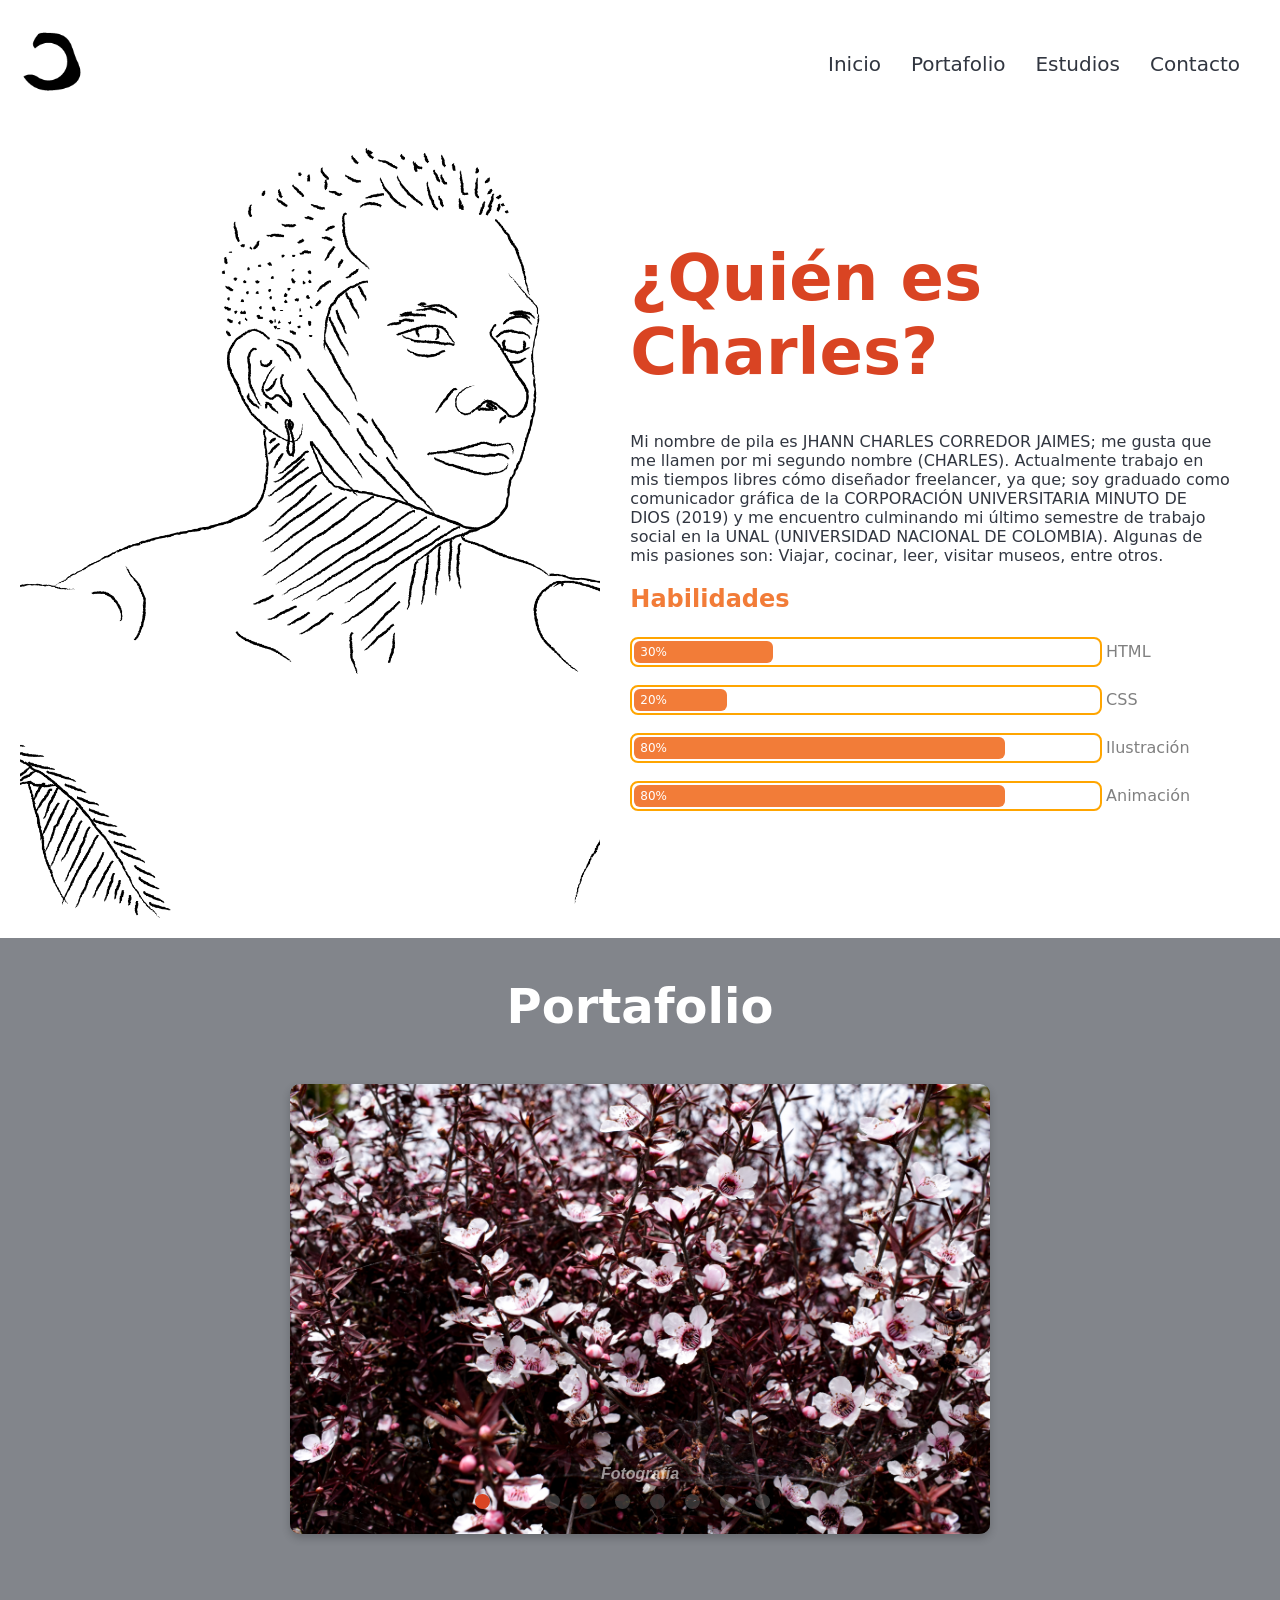
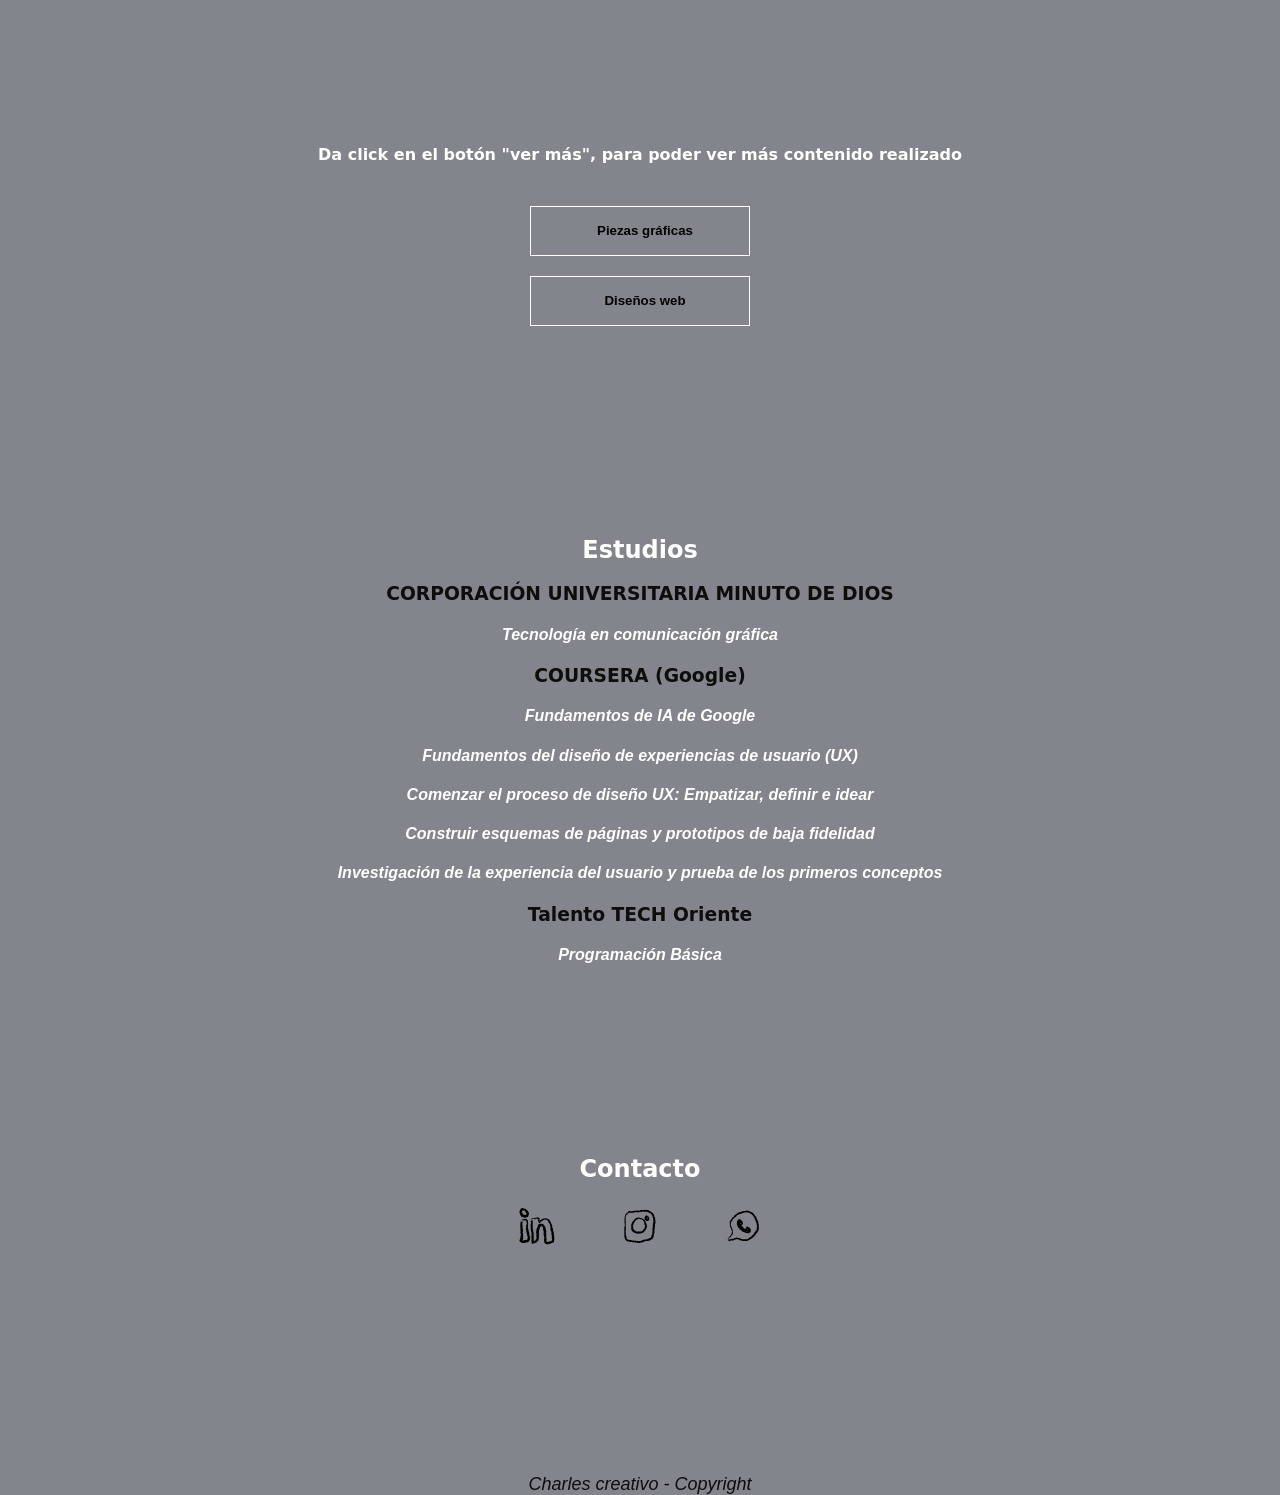
==== index.html @ 6f82a540 "Add files via upload" ====
<!DOCTYPE html>
<html lang="es">
<head>
   <meta charset="UTF-8">
   <meta name="viewport" content="width=device-width, initial-scale=1.0">
   <title>Charles</title>
   <link rel="icon" type="image/png" href="log icon.png">
   <link rel="stylesheet" href="styles.css">
   <link rel="stylesheet" href="JavaScript.js">

</head>

<body>

   <header class="header">
      <input type="checkbox" class="header__checkbox"  id="open-menu">
      <label for="open-menu" class="header__open-nav-button" role="button">=
      </label>
      <div class="header__logo-container">
         <img class="header__logo" src="log icon.png">
      </div>

      <nav class="header__nav">
         <ul class="header__nav-list">
            <li class="header__nav-item"> <a href="#profile">Inicio</a></li>
            <li class="header__nav-item"><a href="#portfolio">Portafolio</a></li>
            <li class="header__nav-item"> <a href="#estudios">Estudios</a></li>
            <li class="header__nav-item"> <a href="#contacto">Contacto</a></li>
         </ul>
      </nav>

   </header>

   <main class="profile" id="profile">

      <div class="profile__wrapper">
         <div class="profile__img-container">
            <img src="charles.png" class="profile__img">
         </div>
         <div class="profile__data-container">
            <div class="profile__data">
               <div class="profile__description">
                  <h1> ¿Quién es Charles?</h1>
                  <p>Mi nombre de pila es JHANN CHARLES CORREDOR
                     JAIMES; me gusta que me llamen por mi segundo nombre (CHARLES). Actualmente trabajo en mis tiempos libres cómo diseñador freelancer, ya que; soy graduado como comunicador gráfica de la CORPORACIÓN UNIVERSITARIA MINUTO DE DIOS (2019) y me encuentro culminando mi último semestre de trabajo social en la UNAL (UNIVERSIDAD NACIONAL DE COLOMBIA). Algunas de mis pasiones son: Viajar, cocinar, leer, visitar museos, entre otros.</p>
               </div>
               <div class="profile__skills-container">
                  <h2>Habilidades</h2>
                  <ul>
                     <li class="profile__skill"> 
                        <div class="loard-bar">
                           <div class="loard-bar__bar bar--30">30%</div>
                        </div>
                        <span class="profile__skill-name">HTML</span>
                     </li>

                     <li class="profile__skill"> 
                        <div class="loard-bar">
                           <div class="loard-bar__bar bar--20">20%</div>
                        </div>
                        <span class="profile__skill-name">CSS</span>
                     </li>

                     <li class="profile__skill"> 
                        <div class="loard-bar">
                           <div class="loard-bar__bar bar--80">80%</div>
                        </div>
                        <span class="profile__skill-name">Ilustración</span>
                     </li>

                     <li class="profile__skill"> 
                        <div class="loard-bar">
                           <div class="loard-bar__bar bar--80">80%</div>
                        </div>
                        <span class="profile__skill-name">Animación</span>
                     </li>


                  </ul>
               </div>
            </div>
         </div>
      </div>

   </main>

   <section class="portfolio" id="portfolio">
      <h2 class="portfolio__title">Portafolio</h2>
<!--contenedor de portafolio//-->
<div class="slider">
   <!-- Radio buttons -->
   <input type="radio" name="slider" id="slide1" checked>
   <input type="radio" name="slider" id="slide2">
   <input type="radio" name="slider" id="slide3">
   <input type="radio" name="slider" id="slide4">
   <input type="radio" name="slider" id="slide5">
   <input type="radio" name="slider" id="slide6">
   <input type="radio" name="slider" id="slide7">
   <input type="radio" name="slider" id="slide8">
   <input type="radio" name="slider" id="slide9">
   <input type="radio" name="slider" id="slide10">
   
   <!-- Contenedor de imágenes -->
   <div class="slides">
      <div class="slide"><div class="decripciones-fotografia"> <h4>Fotografía</h4></div><img src="DSC_0036.jpg" alt="Imagen 1"></div>
      <div class="slide"><img src="DSC_0237.jpg" alt="Imagen 2"></div>
      <div class="slide"><img src="IMG_0029.jpg" alt="Imagen 3"></div>
      <div class="slide"><div class="decripciones-fotografia"> <h4>Ilustración Digital</h4></div><img src="Plantilla-de--título.png" alt="Imagen 4"></div>
      <div class="slide"><img src="FB_IMG_1729639243649.jpg" alt="Imagen 5"></div>
     
      <div class="slide"><img src="instagram-charles-.png" alt="Imagen 6"></div>
      <div class="slide"><div class="decripciones-fotografia"><h4>Ilustración análoga</h4></div><img src="FB_IMG_1729639287839.jpg" alt="Imagen 7"></div>
      <div class="slide"><img src="FB_IMG_1729639258494.jpg" alt="Imagen 8"></div>
      <div class="slide"><div class="decripciones-fotografia"><h4>Flayers</h4></div><img src="08-de-Marzo-2022.png" alt="Imagen 9"></div>
      <div class="slide"><img src="Póster-Desarrollo-.png" alt="Imagen 10"></div>

   </div>
   
   <!-- Botones manuales -->
   <div class="controls">
      <label for="slide1"></label>
      <label for="slide2"></label>
      <label for="slide3"></label>
      <label for="slide4"></label>
      <label for="slide5"></label>
      <label for="slide6"></label>
      <label for="slide7"></label>
      <label for="slide8"></label>
      <label for="slide9"></label>
      <label for="slide10"></label>
   </div>
</div>
</section>

<section class="contenido_adicional">

   <h4>Da click en el botón "ver más", para poder ver más contenido realizado</h4>

   <div class="contenido_1">
   <a href="https://drive.google.com/drive/folders/1bWrskqTu3G2ACo0TOC94xWgyFoydlHJJ?usp=sharing" target="_blank">
      <button class="btn__ver"><img src="" class="ver_mas"><h5>Piezas gráficas</h5></button>
   </a>
   </div>
   <div class="contenido_2">
      <a href="complemento.html" target="_blank">
         <button class="btn__ver"><img src="" class="ver_mas"><h5>Diseños web</h5></button>
      </a>
      </div>
</section>

   <section class="estudios" id="estudios">
      <div class="estudios__es">
      <h2 class="form__title"> Estudios</h2>
      
      <h3> CORPORACIÓN UNIVERSITARIA MINUTO DE DIOS </h3>
      <h4> Tecnología en comunicación gráfica</h4>
      <h3> COURSERA (Google) </h3>
      <h4>Fundamentos de IA  de Google</h4>
      <h4>Fundamentos del diseño de experiencias de usuario (UX)</h4>
      <h4>Comenzar el proceso de diseño UX: Empatizar, definir e idear</h4>
      <h4>Construir esquemas de páginas y prototipos de baja fidelidad</h4>
      <h4>Investigación de la experiencia del usuario y prueba de los primeros conceptos</h4>
      <h3>Talento TECH Oriente</h3>
      <h4>Programación Básica</h4>
   </div>
   </section>

   <div class="form" id="contacto">
      <h2>Contacto</h2>
      <div class="form__input-container">
         <a href="https://www.linkedin.com/in/charles-co27/" target="_blank">
            <button class="btn"><img src="Asset 6@100x.png" class="imagenes_botones"></button>
         </a>
         <a href="https://www.instagram.com/charlescreativo/" target="_blank">
            <button class="btn"><img src="Asset 7@100x.png" class="imagenes_botones"></button>
         </a>
         <a href="https://wa.me/qr/DD64USS7RJG4G1" target="_blank">
            <button class="btn"><img src="Asset 8@100x.png" class="imagenes_botones"></button>
         </a>
      </div>
      
   <footer>Charles creativo - Copyright</footer>
</body>
</html>
---- styles.css ----
* {
   box-sizing: border-box;
   scroll-behavior: smooth;
}

body { 
   margin: 0;
   font-family: system-ui, -apple-system, BlinkMacSystemFont, 'Segoe UI', Roboto, Oxygen, Ubuntu, Cantarell, 'Open Sans', 'Helvetica Neue', sans-serif;
   background-color: #3136409a;
   color: rgb(255, 255, 255);
      --oscurocla--color:#313640;
      --naranja--color: #F27C38;
      --Fuertena--color: #D94423;
      --blanco-color: #F2F2F2;
      --negro--color: #0D0D0D;
   background-image: url(Fondo.jpg);
   background-size: cover; /* Ajusta la imagen para cubrir toda la pantalla */
   background-position: center; /* Centra la imagen */
   background-repeat: no-repeat; /* Evita que la imagen se repita */
   background-attachment: fixed; /* Mantiene el fondo estático */

}

body, div, ul, nav, header, footer, a, li, label { 
   margin: 0;
   padding: 0;
} 


header { 
   background-color: var(--oscurocla--color);
   display: flex;
}

/*---- header section ----*/

.header { 
   background-color: var(--oscurocla--color);
   display: flex;
   justify-content: space-between;
   align-items: center;
   position: relative;
   z-index: 10;
   text-align: center;
   font-size: 20px;
   color: var(--oscurocla--color);
}

.header__open-nav-button { 
   font-size: 3rem;
   font-weight: 400px;
   position: absolute;
   right: 10px;
}

.header__checkbox { 
   display: none;
}

.header__nav { 
   display: none;
   background-color: #ffffff85;
   position: absolute;
   height: 100vh;
   width: 100vw;
   top: 0;
   z-index: -1;
}

.header__nav-list { 
   display: flex;
   flex-direction: column;
   height: 40vh;
   margin: auto;
   justify-content: space-evenly;
}

.header__checkbox:checked ~ .header__nav {
   display: flex;
}

.header__logo { 
   max-width: 100%;
   width: 64px;
   margin: 10px 20px;
}

.header__nav-item {
   list-style: none;
}

.header__nav-item a {
   color: inherit;
   text-decoration: none; 
}

.header__nav-item :is(:hover,:active) {
   text-decoration: none;
   font-style: italic;
   color: var(--naranja--color);
}


/*---- HEADER queries ----*/

@media screen and (min-width: 600px) {

   .header {
      padding: 20px 0px;
      animation: header-movement both;
      animation-timeline: scroll();
      position: sticky;
      top: 0;
      animation-range: 10px 100px;
   }

   .header__nav {
      display: block;
      position: static;
      height: auto;
      width: auto;
      justify-content: space-between;
      background-color: initial;
   }
   
   .header__nav-list { 
      flex-direction: row;
      height: auto;
      width: auto;
      gap: 30px;
      margin-right: 40px;
   }

   .header__open-nav-button {
      display: none;
   }

}




/*---- HEADER ends ----*/



/*---- PERFIL ----*/

.profile {
   container-name: profile;
   container-type: inline-size;
   animation: aparecer 2.4s -.6s both; 
   background-color: #fff;
}

.profile__wrapper {
   flex-direction: column;
   display: flex;
   justify-content: center;
}

.profile__data-container {
   padding: 30px;
}

.profile__img-container {
   overflow: hidden;
}

.profile__img {
   max-width: 90%; /* Mantiene la proporción */
   max-width: 600px; /* Evita que crezca demasiado en pantallas grandes */
   display: block; /* Evita espacios no deseados */
   margin: 0 auto; /* Centra la imagen */
}

h1{
   color: var(--Fuertena--color);
}

p{
   color: var(--oscurocla--color);
}

.profile__skills-container h2 {
   color: var(--naranja--color)
}

.profile__skill { 
   list-style: none;
   display: flex;
   margin: 10px;
   max-width: 600px;
   margin-left: 0;
   align-items: center;
}

.loard-bar {
   border: 2px solid orange;
   border-radius: 8px;
   color:#fff;
   padding: 2px;
   font-size: 12px;
   width: 80%;
   margin: 4px;
   margin-left: 0;
}

.profile__skill-name {
   color: gray;

}

.loard-bar__bar {
   background-color: var(--naranja--color);
   border-radius: 6px;
   padding: 4px 6px;
}

.bar--30 {
   width: 30%;
}
.bar--20 {
   width: 20%;
}

.bar--80 {
   width: 80%;
}

.bar--80 {
   width: 80%;
}

.bar--80 {
   width: 80%;
}

/*-------- Perfil QUERIES --------*/

@container profile (min-width:720px){
   .profile__wrapper {
      flex-direction: row;
      padding: 20px;
      height: 90vh;
      margin: auto;
   }

   .profile__data-container { 
      display: flex;
      align-items: center;
   }

   h1 {
      margin-top: 0;
      font-size: 4rem;
      text-wrap: balance;
   }

   h4 {
      font-family: Arial, Helvetica, sans-serif;
      font-style: italic;
   }

   .profile__data {
      max-width: 620px;
   }

   .profile__img-container {
      max-height: initial;
   }

   .profile__img {
      height: 100%;
      object-fit: cover;
      width: 620px;
      border-radius: 25px 0px 0px 25px;
   }

}

/*-------- Perfil ENDS --------*/


/*-------- Portfolio section --------*/
.portfolio {
   display: flex;
   flex-direction: column;
   text-align: center;
   container-name: portfolio;
   container-type: inline-size;
   justify-content: space-evenly;
   box-shadow: none;
   margin-bottom: 150px;
}

.portfolio__title {
   font-size: 3rem;
   margin-bottom: 0;
   margin-bottom: 50px;
}


.portfolio__project-container {
   display: grid;
   grid-template-columns: 1fr;
   margin: auto;
   gap: 12px;
   padding: 12px;
   min-height: 80vh;
}



/*-------- Portfolio ENDS --------*/


/*-------- Contact SECTION --------*/

.form {
   display: flex;
   flex-direction: column;
   justify-content: center; /* Centra verticalmente */
   align-items: center; /* Centra horizontalmente */
   min-height: 40vh; /* Ajusta la altura mínima */
   text-align: center;
}

.form__input-container {
   display: grid;
   grid-template-columns: 1fr 1fr 1fr; /* Divide en dos columnas */
   gap: 10px; /* Espacio entre elementos */
   max-width: 300px; /* Define el ancho máximo */
   width: 100%; /* Asegura que el contenedor ocupe el espacio disponible */
   margin: auto; /* Centra horizontalmente */
   justify-content: center; /* Asegura que el contenido esté alineado al centro */
   margin-top: 0px;
}



footer {
   display: flex;
   align-items: center;
   text-align: center;
   color: #0D0D0D;
   font-size: 18px;
   font-family: Arial, Helvetica, sans-serif;
   font-style: italic;
   gap: 250px;
}
   





/*-------- Container fin --------*/

/*------ ESTUDIOS -------*/
.estudios {
   color: #fff;
   display: flex;
   flex-direction: column;
   text-align: center;
   justify-content: space-evenly;
}

.estudios h4 {
   font-family: Arial, Helvetica, sans-serif;
   font-style: italic;
}

.estudios h3 {
   color: var(--negro--color);
}

.estudios__es {
   align-items: center;
}

/*-------- Footer SECTION --------*/




/*---- ANIMACIONES ----*/

/*---- HEADER animación ----*/


@keyframes header-movement {

   from {
      padding: 20px 0px;
      background-color: #fff;

   }
   
   to {
      padding: 0;
      background-color: #10163266;
      color: #fff;
   }
}


@keyframes aparecer {

   from {
      opacity: 0;
   }
   
   to {
      opacity: 1;
   }
}


/*---- Slader----*/

/* Estilos generales */
.slider {
   position: relative;
   width: 100%;
   max-width: 700px;
   height: 450px;
   margin: auto;
   overflow: hidden;
   border-radius: 10px;
   box-shadow: 0 4px 8px rgba(0, 0, 0, 0.2);
   background-color: #0d0d0d98;
}

/* Contenedor de imágenes */
.slides {
   display: flex;
   width: auto;
   height: 100%;
   transition: transform 0.5s ease-in-out;
   object-fit: contain;
   align-items: center;
}

.slide {
   flex: 1;
   min-width: 100%;
   display: flex;
   justify-content: center;
   align-items: center;
}

.slide img {
   width: 100%;
   height: auto;
   object-fit: contain;
}

/* Radio buttons ocultos */
input[type="radio"] {
   display: none;
}

/* Mover el slider según el radio seleccionado */
#slide1:checked ~ .slides { transform: translateX(0); }
#slide2:checked ~ .slides { transform: translateX(-100%); }
#slide3:checked ~ .slides { transform: translateX(-200%); }
#slide4:checked ~ .slides { transform: translateX(-300%); }
#slide5:checked ~ .slides { transform: translateX(-400%); }
#slide6:checked ~ .slides { transform: translateX(-500%); }
#slide7:checked ~ .slides { transform: translateX(-600%); }
#slide8:checked ~ .slides { transform: translateX(-700%); }
#slide9:checked ~ .slides { transform: translateX(-800%); }
#slide10:checked ~ .slides { transform: translateX(-900%); }


/* Controles del slider */
.controls {
   position: absolute;
   bottom: 20px; 
   left: 50%;
   transform: translateX(-50%);
   display: flex;
   gap: 10px;
}

.controls label {
   display: inline-block;
   width: 15px;
   height: 15px;
   background: rgba(245, 245, 245, 0.212);
   border-radius: 50%;
   margin: 5px;
   cursor: pointer;
   transition: background 0.5s;
}

/* Color activo */
#slide1:checked ~ .controls label[for="slide1"],
#slide2:checked ~ .controls label[for="slide2"],
#slide3:checked ~ .controls label[for="slide3"],
#slide4:checked ~ .controls label[for="slide4"],
#slide5:checked ~ .controls label[for="slide5"],
#slide6:checked ~ .controls label[for="slide6"],
#slide7:checked ~ .controls label[for="slide7"],
#slide8:checked ~ .controls label[for="slide8"],
#slide9:checked ~ .controls label[for="slide9"],
#slide10:checked ~ .controls label[for="slide10"] {
   background: var(--Fuertena--color);
}

@media (max-width: 1024px) { /* Tablets */
   .slider {
       height: 400px; /* Reducir altura */
   }
}

/* Ajustes responsivos */
@media (max-width: 768px) {
   .slider {
      width: 350px;
      height: 200px;
   }

   .controls {
      bottom: 10px;
   }

   .controls label {
      width: 12px;
      height: 12px;
   }
}

.decripciones-fotografia {
   position: absolute;
   bottom: 30px; 
   transform: translatey(-820%), translateZ(-450%);
   display: flex;
   color: #ffffff8e;
   font-family: Arial, Helvetica, sans-serif;
   font-style: italic;
}


@keyframes aparecer {
   from {
      opacity: 0;
      transform: translateY(50px);
   }
   to {
      opacity: 1;
      transform: translateY(0);
   }
}

/* Animación a cada sección */
.profile, .portfolio, .form, .estudios, .contenido_adicional {
   animation: aparecer both;
   animation-timeline: view();
   animation-range: cover 20% contain 40%;
}

section {
   margin-bottom: 150px;
}

.btn {
   max-width: 50px;
   height: 50px;
   background-color: transparent;
   border: none;
   border-radius: 5px;
}

.form__input-container input[type="submit"]:focus {
   outline: none;
   box-shadow: none; /* Evita resplandor al hacer clic */
}

.btn:hover {
background-color: #313640cf;
border-radius: 25px;
}
.btn__ver {
max-width: 400px;
height: 50px;
background-color: #F27C38;
}

.btn__ver:hover {
   background-color: #f27c38a3;
   border-radius: none;
}

.contenido_adicional {
   display: flex;
   flex-direction: column; /* Organiza los elementos en columna */
   justify-content: center;
   align-items: center;
   text-align: center;
   gap: 20px; /* Espaciado entre filas */
   padding: 40px 20px;
}

.contenido_1, .contenido_2 {
   display: flex;
   flex-direction: column;
   align-items: center;
   gap: 15px; /* Espacio entre botones */
}

.btn__ver {
   background-color: inherit;
   padding: 10px 20px;
   border:  1px solid white;
   font-size: 16px;
   transition: background 0.3s ease-in-out;
   display: flex;
   align-items: center;
   justify-content: center;
   width: 220px; /* Tamaño fijo para alineación */
   gap: 10px;
}



.btn__ver:hover {
   background-color: #f27c38b7;
   font-style: italic;
   color: #fff;
}

a {
   text-decoration: none; 
}
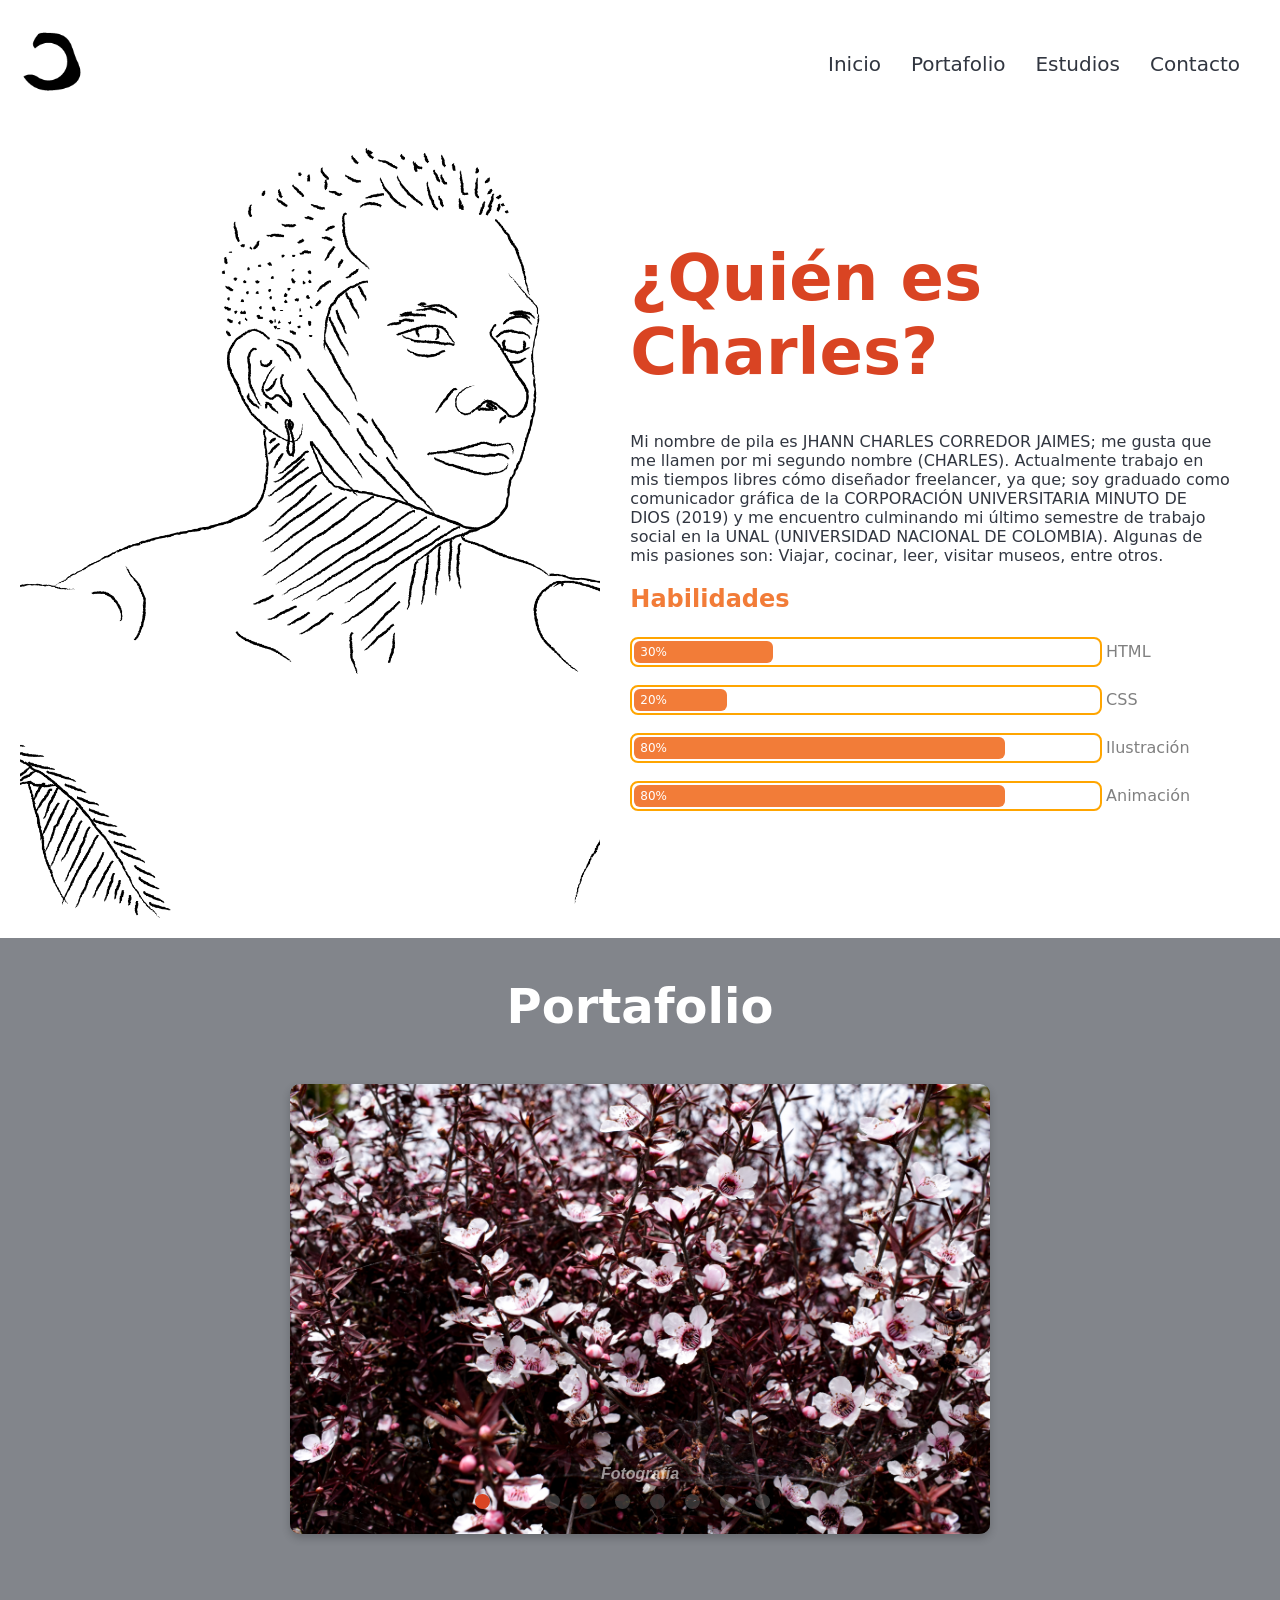
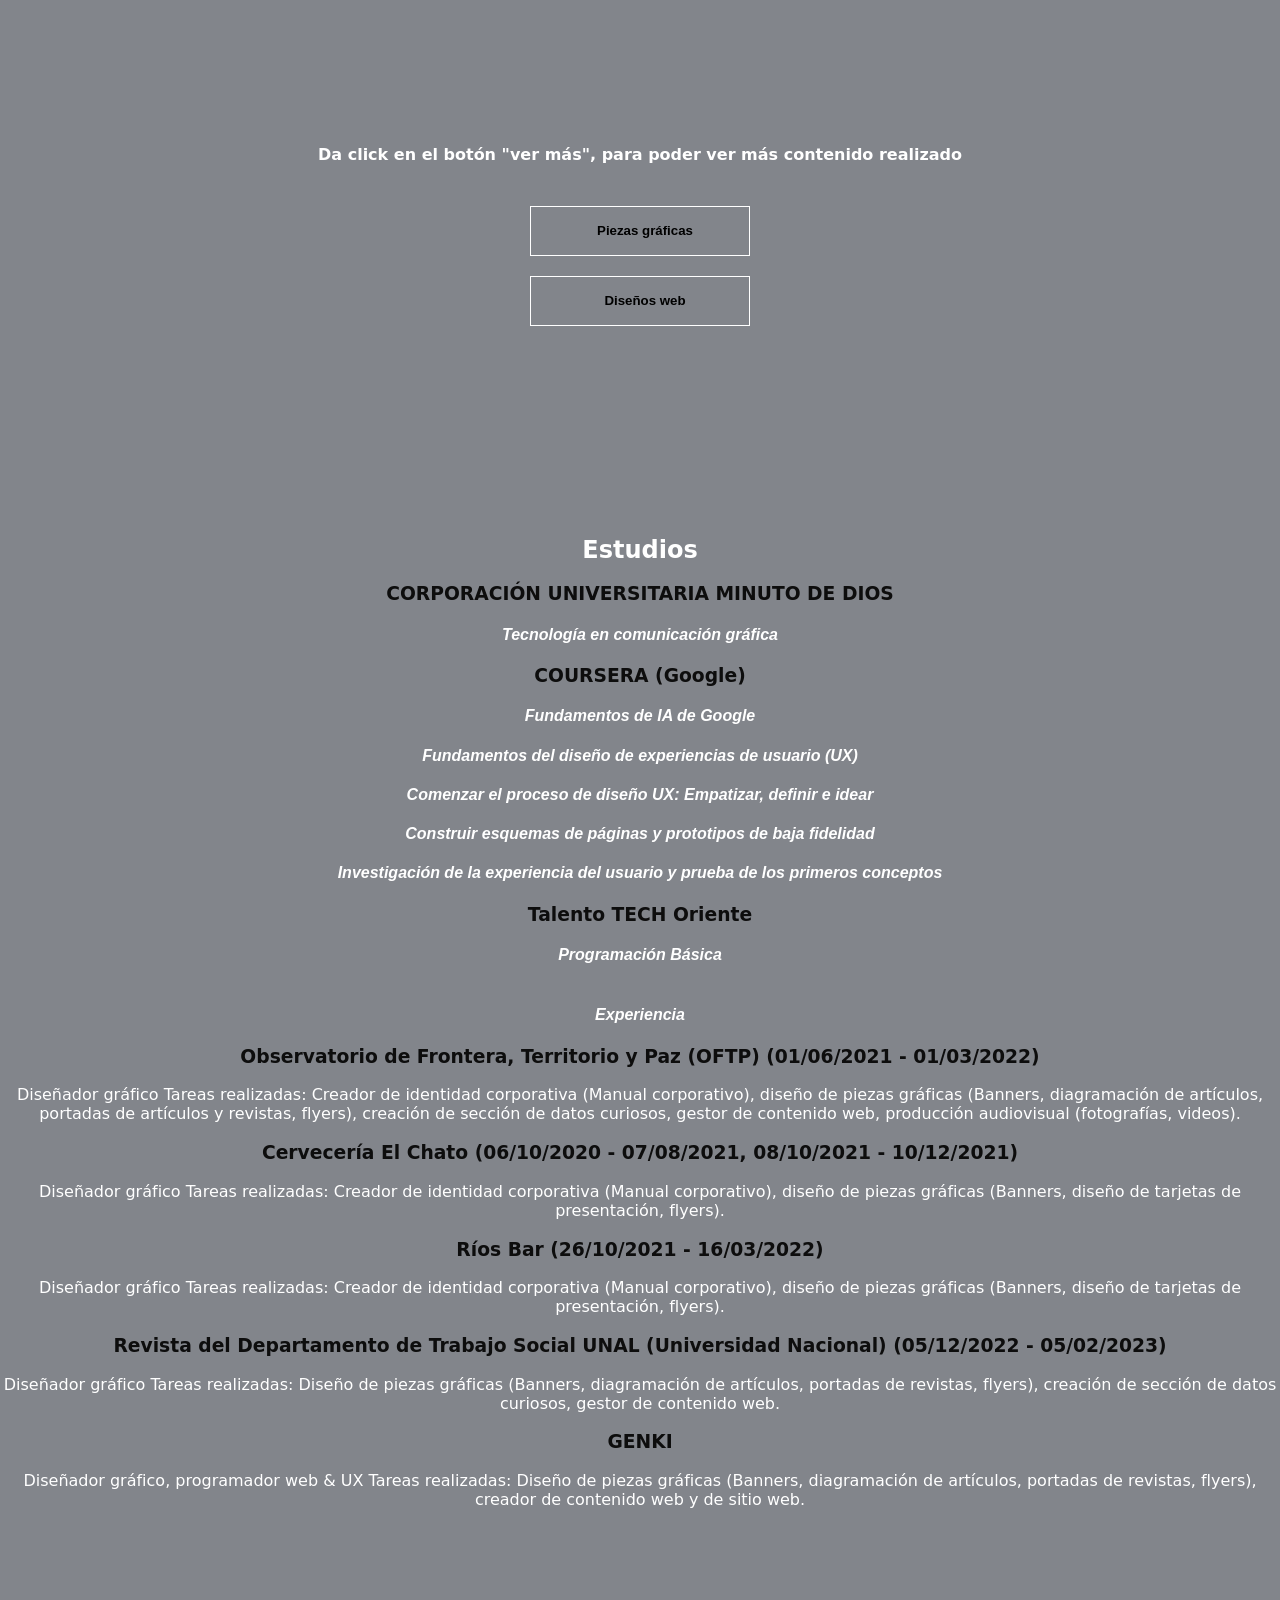
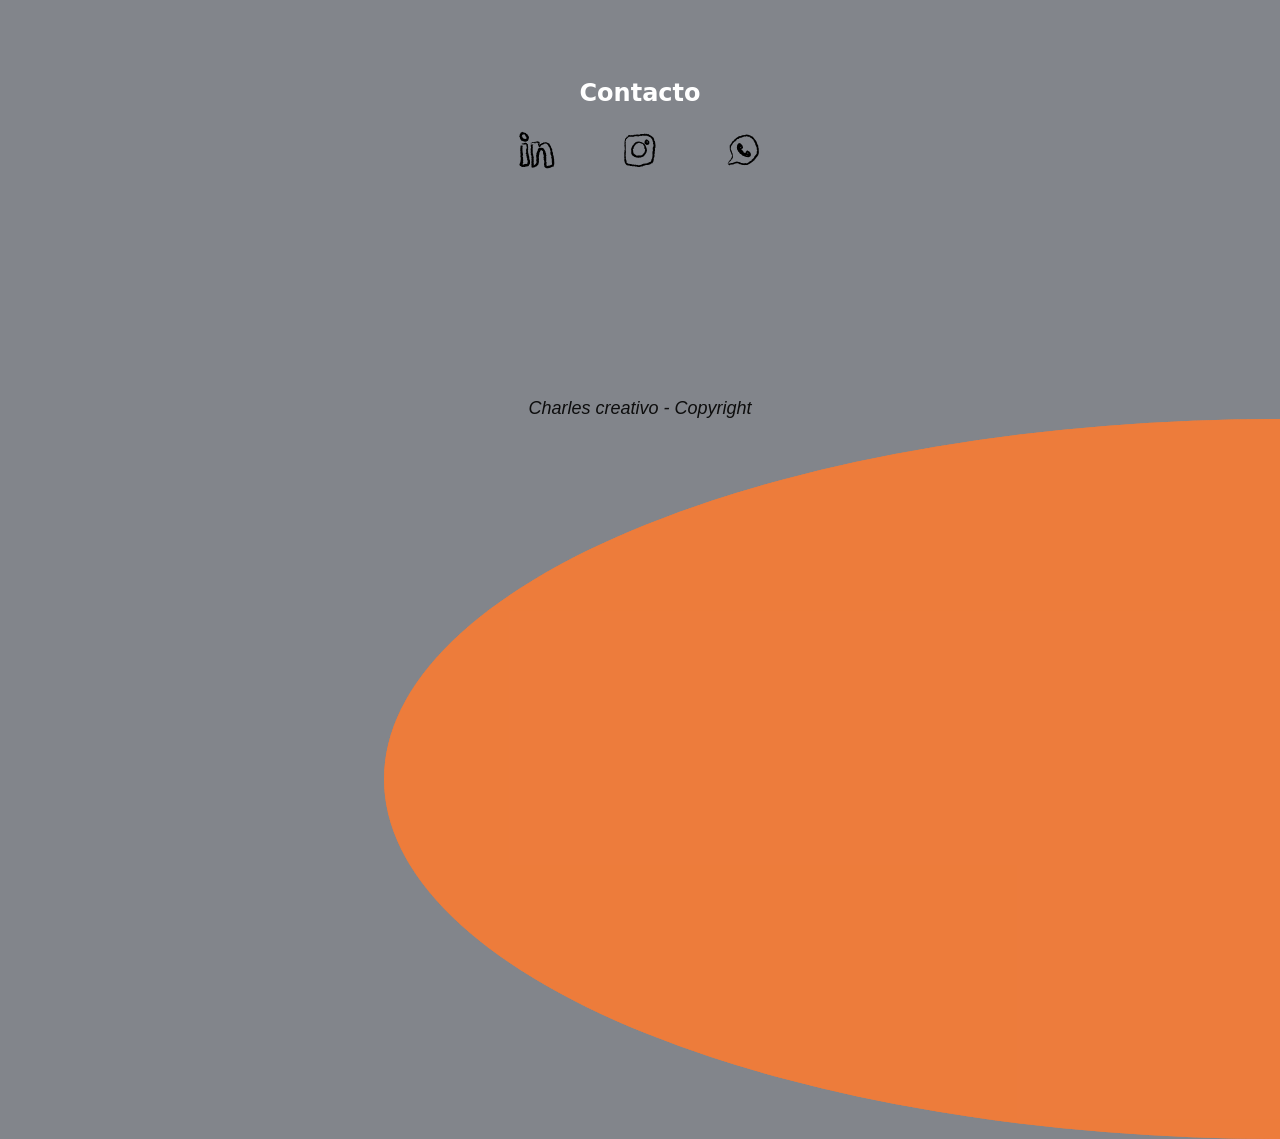
==== commit 23169c9f: "Update index.html" ====
--- a/index.html
+++ b/index.html
@@ -4,7 +4,7 @@
    <meta charset="UTF-8">
    <meta name="viewport" content="width=device-width, initial-scale=1.0">
    <title>Charles</title>
-   <link rel="icon" type="image/png" href="log icon.png">
+   <link rel="icon" type="image/png" href="Asset 1icon.png">
    <link rel="stylesheet" href="styles.css">
    <link rel="stylesheet" href="JavaScript.js">
 
@@ -163,6 +163,29 @@
       <h3>Talento TECH Oriente</h3>
       <h4>Programación Básica</h4>
    </div>
+      
+   <div class="experiencia">
+      <h4> Experiencia </h4>
+<h3>Observatorio de Frontera, Territorio y Paz (OFTP) (01/06/2021 - 01/03/2022)</h3>
+Diseñador gráfico
+Tareas realizadas: Creador de identidad corporativa (Manual corporativo), diseño de piezas gráficas (Banners, diagramación de artículos, portadas de artículos y revistas, flyers), creación de sección de datos curiosos, gestor de contenido web, producción audiovisual (fotografías, videos).
+
+<h3>Cervecería El Chato (06/10/2020 - 07/08/2021, 08/10/2021 - 10/12/2021)</h3>
+Diseñador gráfico
+Tareas realizadas: Creador de identidad corporativa (Manual corporativo), diseño de piezas gráficas (Banners, diseño de tarjetas de presentación, flyers).
+
+<h3>Ríos Bar (26/10/2021 - 16/03/2022)</h3>
+Diseñador gráfico
+Tareas realizadas: Creador de identidad corporativa (Manual corporativo), diseño de piezas gráficas (Banners, diseño de tarjetas de presentación, flyers).
+
+<h3>Revista del Departamento de Trabajo Social UNAL (Universidad Nacional) (05/12/2022 - 05/02/2023)</h3>
+Diseñador gráfico
+Tareas realizadas: Diseño de piezas gráficas (Banners, diagramación de artículos, portadas de revistas, flyers), creación de sección de datos curiosos, gestor de contenido web.
+<h3>GENKI</h3>
+Diseñador gráfico, programador web & UX
+Tareas realizadas: Diseño de piezas gráficas (Banners, diagramación de artículos, portadas de revistas, flyers), creador de contenido web y de sitio web. 
+</h4>
+   </div>
    </section>
 
    <div class="form" id="contacto">
@@ -181,4 +204,4 @@
       
    <footer>Charles creativo - Copyright</footer>
 </body>
-</html>+</html>
--- a/styles.css
+++ b/styles.css
@@ -578,8 +578,31 @@
    box-shadow: none; /* Evita resplandor al hacer clic */
 }
 
+/* Botones*/
+.btn{
+   overflow: hidden;
+}
+
+.btn::before {
+   content: '';
+   background-color: #f27c38a3;
+   display: block;
+   height: 200%;
+   width: 140%;
+   position: absolute;
+   z-index: -1;
+   transition: top .6s, left .6s;
+   border-radius: 50%;
+   top: 100%;
+   left: 30%;
+}
+.btn:hover::before {
+   top: -35%;
+   left: -20%;
+}
+
 .btn:hover {
-background-color: #313640cf;
+background-color: #f27c38a3;
 border-radius: 25px;
 }
 .btn__ver {
@@ -633,4 +656,4 @@
 
 a {
    text-decoration: none; 
-}+}
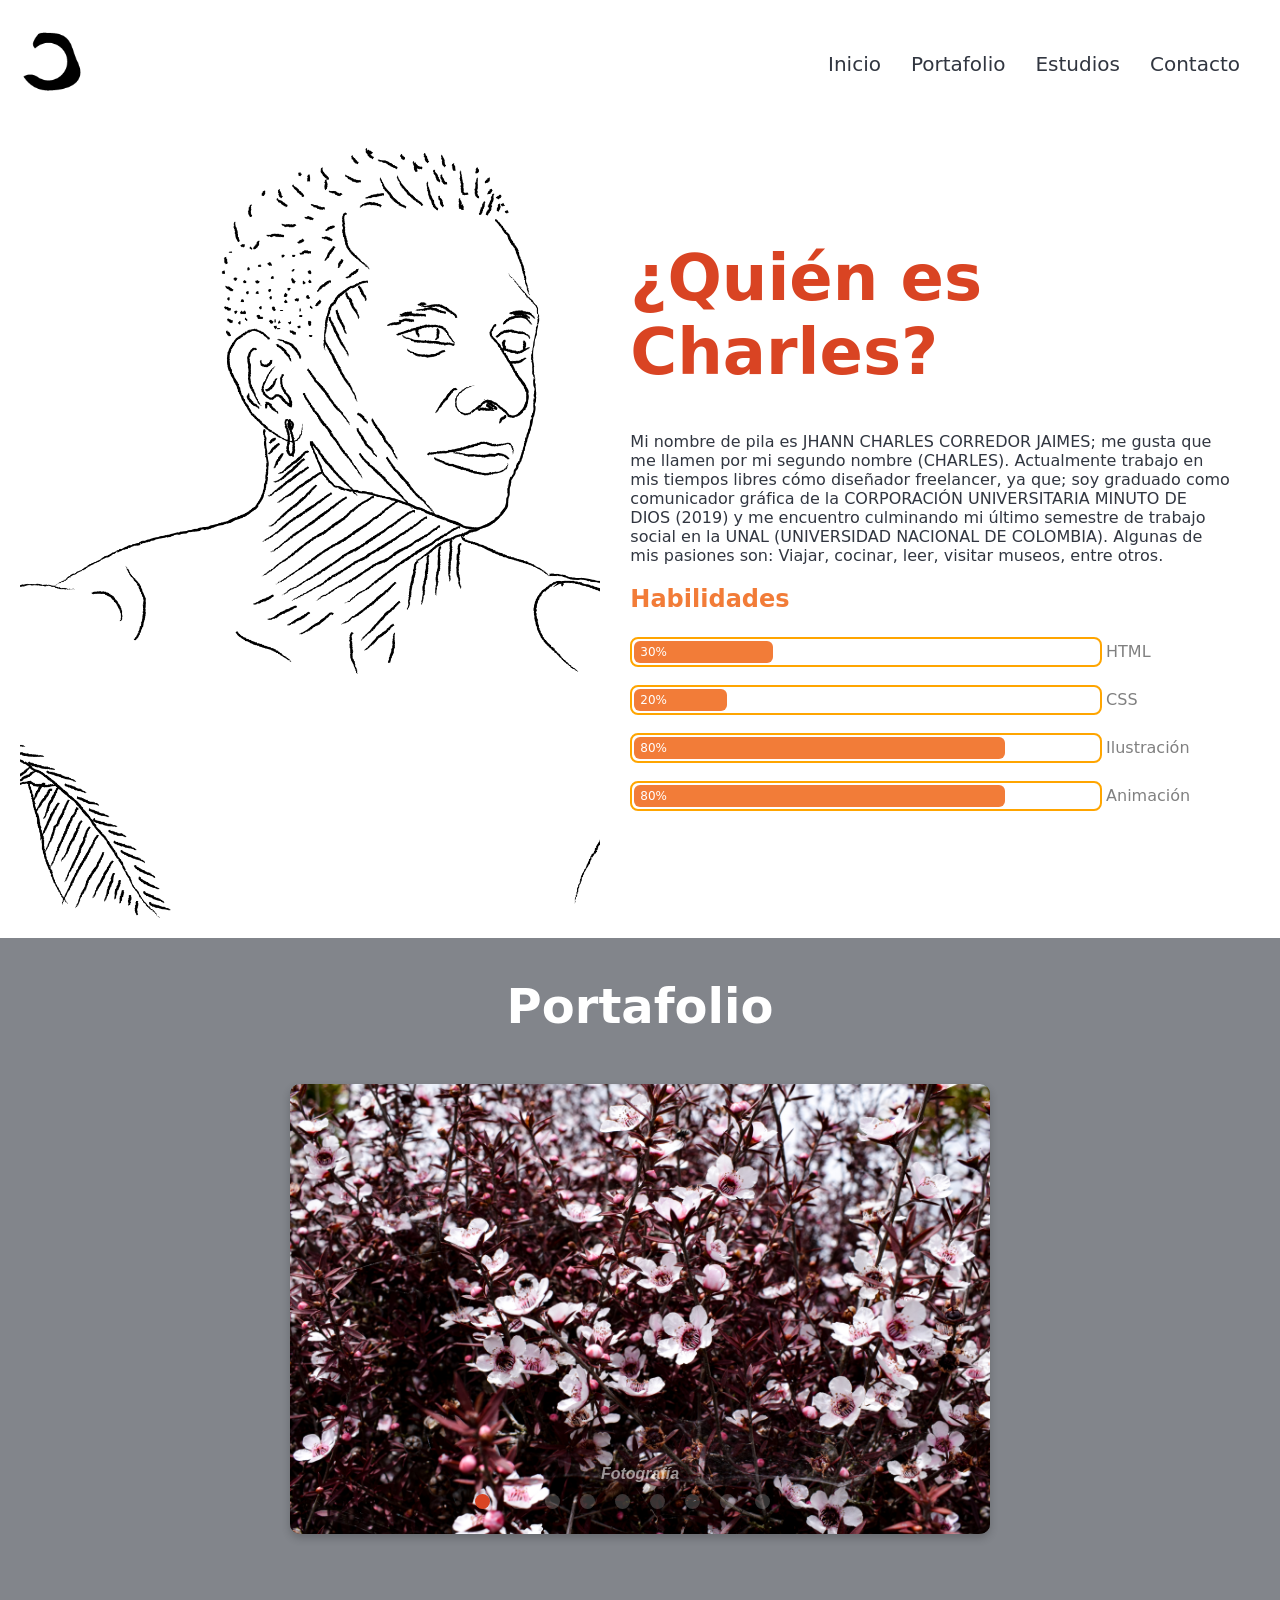
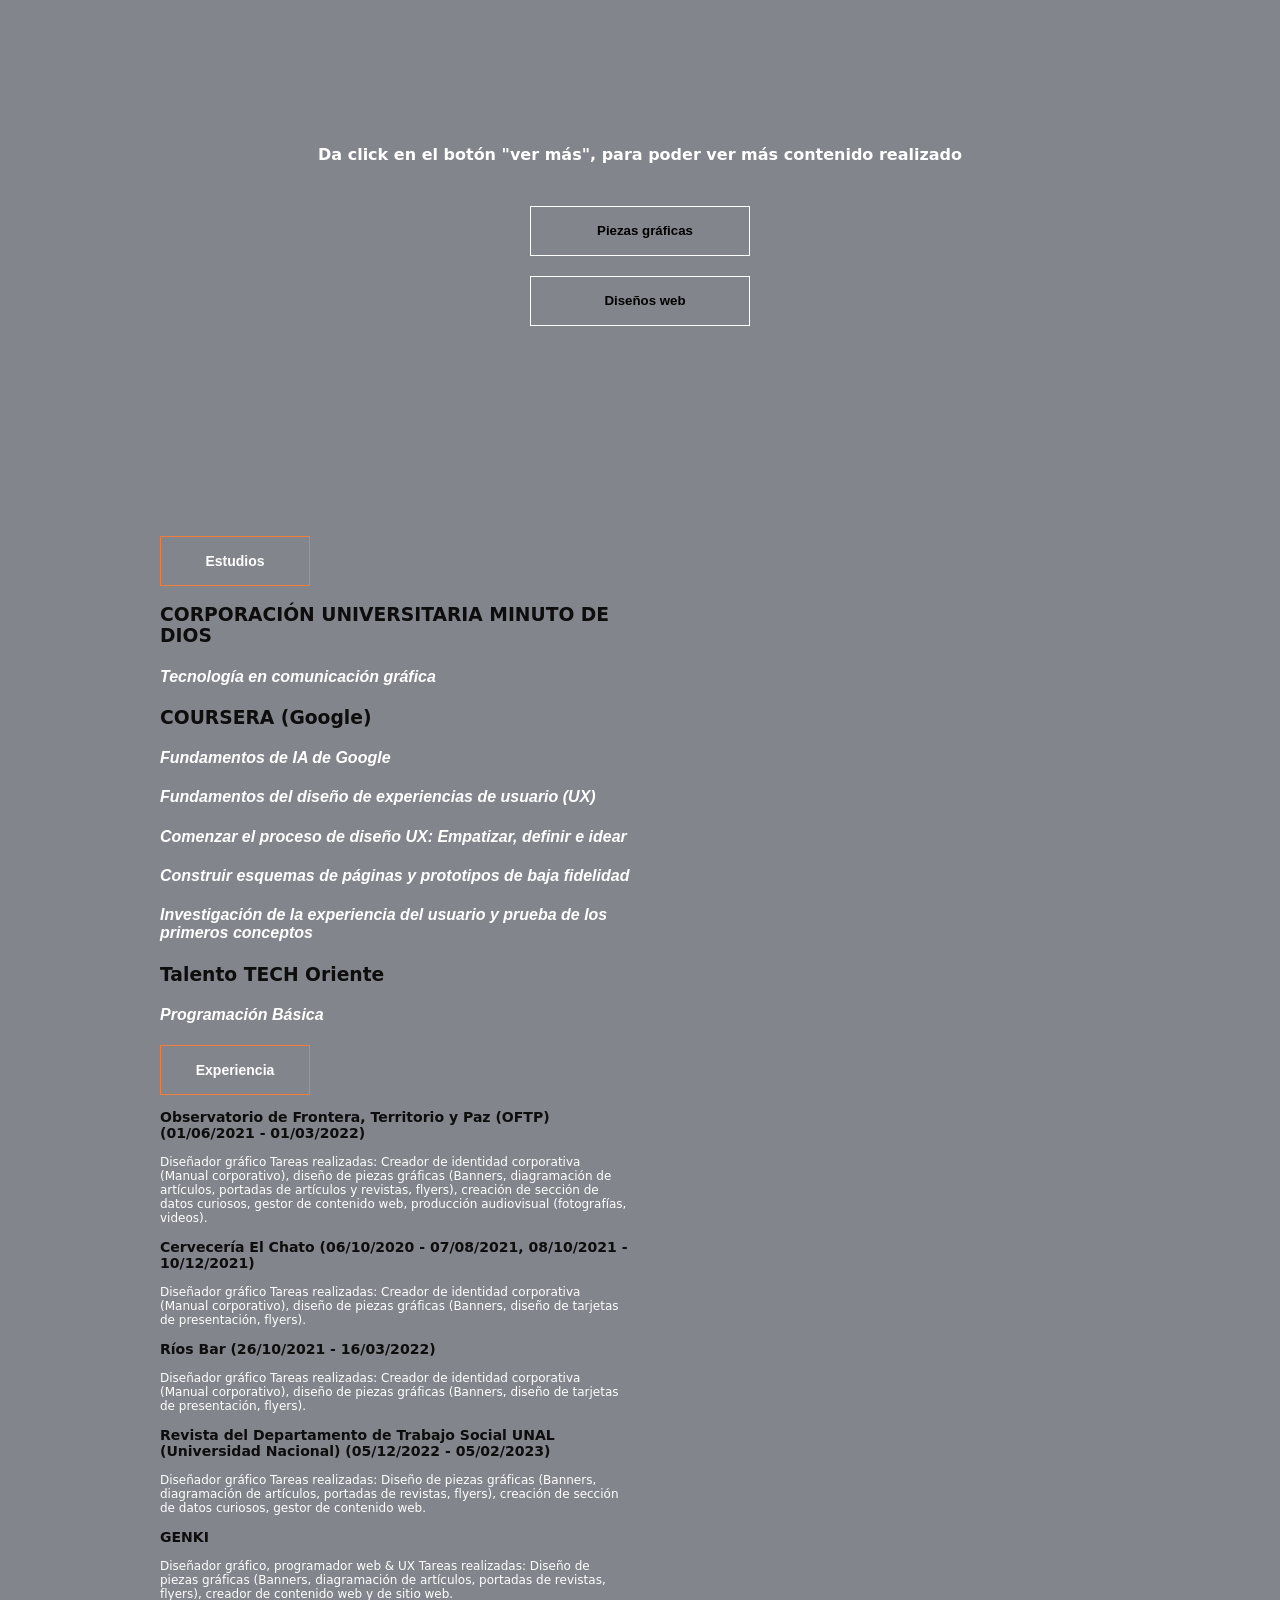
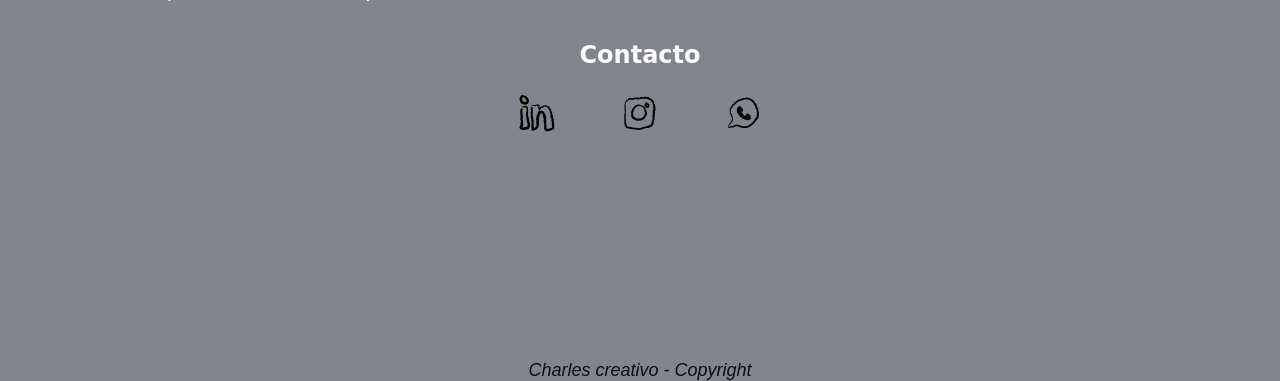
==== commit 84fc5b80: "Update index.html" ====
--- a/index.html
+++ b/index.html
@@ -150,7 +150,9 @@
 
    <section class="estudios" id="estudios">
       <div class="estudios__es">
-      <h2 class="form__title"> Estudios</h2>
+      <button id="btnShow" class="btn btn-1" onclick="ShowHide()">
+      <h2 class="form__title">Estudios</h2></button>
+      <div class="container_1">
       
       <h3> CORPORACIÓN UNIVERSITARIA MINUTO DE DIOS </h3>
       <h4> Tecnología en comunicación gráfica</h4>
@@ -165,7 +167,9 @@
    </div>
       
    <div class="experiencia">
-      <h4> Experiencia </h4>
+      <button id="btnShow" class="btn btn-1" onclick="ShowHide_2()">
+      <h2 class="form__title"> Experiencia </h2></button>
+      <div class="container_2">
 <h3>Observatorio de Frontera, Territorio y Paz (OFTP) (01/06/2021 - 01/03/2022)</h3>
 Diseñador gráfico
 Tareas realizadas: Creador de identidad corporativa (Manual corporativo), diseño de piezas gráficas (Banners, diagramación de artículos, portadas de artículos y revistas, flyers), creación de sección de datos curiosos, gestor de contenido web, producción audiovisual (fotografías, videos).
@@ -192,13 +196,13 @@
       <h2>Contacto</h2>
       <div class="form__input-container">
          <a href="https://www.linkedin.com/in/charles-co27/" target="_blank">
-            <button class="btn"><img src="Asset 6@100x.png" class="imagenes_botones"></button>
+            <button class="btn__con"><img src="Asset 6@100x.png" class="imagenes_botones"></button>
          </a>
          <a href="https://www.instagram.com/charlescreativo/" target="_blank">
-            <button class="btn"><img src="Asset 7@100x.png" class="imagenes_botones"></button>
+            <button class="btn__con"><img src="Asset 7@100x.png" class="imagenes_botones"></button>
          </a>
          <a href="https://wa.me/qr/DD64USS7RJG4G1" target="_blank">
-            <button class="btn"><img src="Asset 8@100x.png" class="imagenes_botones"></button>
+            <button class="btn__con"><img src="Asset 8@100x.png" class="imagenes_botones"></button>
          </a>
       </div>
       
--- a/styles.css
+++ b/styles.css
@@ -28,14 +28,14 @@
 
 
 header { 
-   background-color: var(--oscurocla--color);
+   background-color: var(--blanco-color);
    display: flex;
 }
 
 /*---- header section ----*/
 
 .header { 
-   background-color: var(--oscurocla--color);
+   background-color: var(--blanco-color);
    display: flex;
    justify-content: space-between;
    align-items: center;
@@ -65,6 +65,7 @@
    width: 100vw;
    top: 0;
    z-index: -1;
+   background-color: #ffffff6d;
 }
 
 .header__nav-list { 
@@ -90,7 +91,7 @@
 }
 
 .header__nav-item a {
-   color: inherit;
+   color: var(--oscurocla--color);
    text-decoration: none; 
 }
 
@@ -360,10 +361,12 @@
 /*------ ESTUDIOS -------*/
 .estudios {
    color: #fff;
-   display: flex;
-   flex-direction: column;
-   text-align: center;
-   justify-content: space-evenly;
+   display: grid;
+   grid-template-columns: 1fr 1fr;
+   gap: 20px;
+   max-width: 1000px;
+   margin: auto;
+   padding: 20px;
 }
 
 .estudios h4 {
@@ -565,7 +568,7 @@
    margin-bottom: 150px;
 }
 
-.btn {
+.btn__con {
    max-width: 50px;
    height: 50px;
    background-color: transparent;
@@ -578,14 +581,94 @@
    box-shadow: none; /* Evita resplandor al hacer clic */
 }
 
-/* Botones*/
-.btn{
+.btn__con:hover {
+background-color: #313640cf;
+border-radius: 25px;
+}
+.btn__ver {
+max-width: 400px;
+height: 50px;
+background-color: #F27C38;
+}
+
+.btn__ver:hover {
+   background-color: #f27c38a3;
+   border-radius: none;
+}
+
+.contenido_adicional {
+   display: flex;
+   flex-direction: column; /* Organiza los elementos en columna */
+   justify-content: center;
+   align-items: center;
+   text-align: center;
+   gap: 20px; /* Espaciado entre filas */
+   padding: 40px 20px;
+}
+
+.contenido_1, .contenido_2 {
+   display: flex;
+   flex-direction: column;
+   align-items: center;
+   gap: 15px; /* Espacio entre botones */
+}
+
+.btn__ver {
+   background-color: inherit;
+   padding: 10px 20px;
+   border:  1px solid white;
+   font-size: 16px;
+   transition: background 0.3s ease-in-out;
+   display: flex;
+   align-items: center;
+   justify-content: center;
+   width: 220px; /* Tamaño fijo para alineación */
+   gap: 10px;
+}
+
+
+
+.btn__ver:hover {
+   background-color: #f27c38b7;
+   font-style: italic;
+   color: #fff;
+}
+
+a {
+   text-decoration: none; 
+}
+
+.experiencia {
+   font-size: 12px;
+}
+
+/* Botones */
+
+.btn {
+   display: flex; /* Usa flexbox */
+   justify-content: center; /* Centra horizontalmente */
+   align-items: center; /* Centra verticalmente */
+   text-align: center;
+   width: 150px;
+   height: 50px;
+   padding: 10px 50px;
+   background-color: transparent;
+   color: #fff;
+   position: relative;
+   gap: 90px;
+   text-align: center;
+}
+
+
+/*--------Botón ola-------*/
+.btn-1 {
+   border: 1px solid #F27C38;
    overflow: hidden;
 }
 
-.btn::before {
+.btn-1::before {
    content: '';
-   background-color: #f27c38a3;
+   background-color: #F27C38;
    display: block;
    height: 200%;
    width: 140%;
@@ -596,64 +679,14 @@
    top: 100%;
    left: 30%;
 }
-.btn:hover::before {
+.btn-1:hover::before {
    top: -35%;
    left: -20%;
 }
 
-.btn:hover {
-background-color: #f27c38a3;
-border-radius: 25px;
-}
-.btn__ver {
-max-width: 400px;
-height: 50px;
-background-color: #F27C38;
-}
-
-.btn__ver:hover {
-   background-color: #f27c38a3;
-   border-radius: none;
-}
-
-.contenido_adicional {
-   display: flex;
-   flex-direction: column; /* Organiza los elementos en columna */
-   justify-content: center;
-   align-items: center;
-   text-align: center;
-   gap: 20px; /* Espaciado entre filas */
-   padding: 40px 20px;
-}
-
-.contenido_1, .contenido_2 {
-   display: flex;
-   flex-direction: column;
-   align-items: center;
-   gap: 15px; /* Espacio entre botones */
-}
-
-.btn__ver {
-   background-color: inherit;
-   padding: 10px 20px;
-   border:  1px solid white;
-   font-size: 16px;
-   transition: background 0.3s ease-in-out;
-   display: flex;
-   align-items: center;
-   justify-content: center;
-   width: 220px; /* Tamaño fijo para alineación */
-   gap: 10px;
-}
-
-
-
-.btn__ver:hover {
-   background-color: #f27c38b7;
-   font-style: italic;
-   color: #fff;
-}
-
-a {
-   text-decoration: none; 
-}
+
+/*títulos */
+.form__title {
+font-size: 14px;
+font-family: Arial, Helvetica, sans-serif;
+}
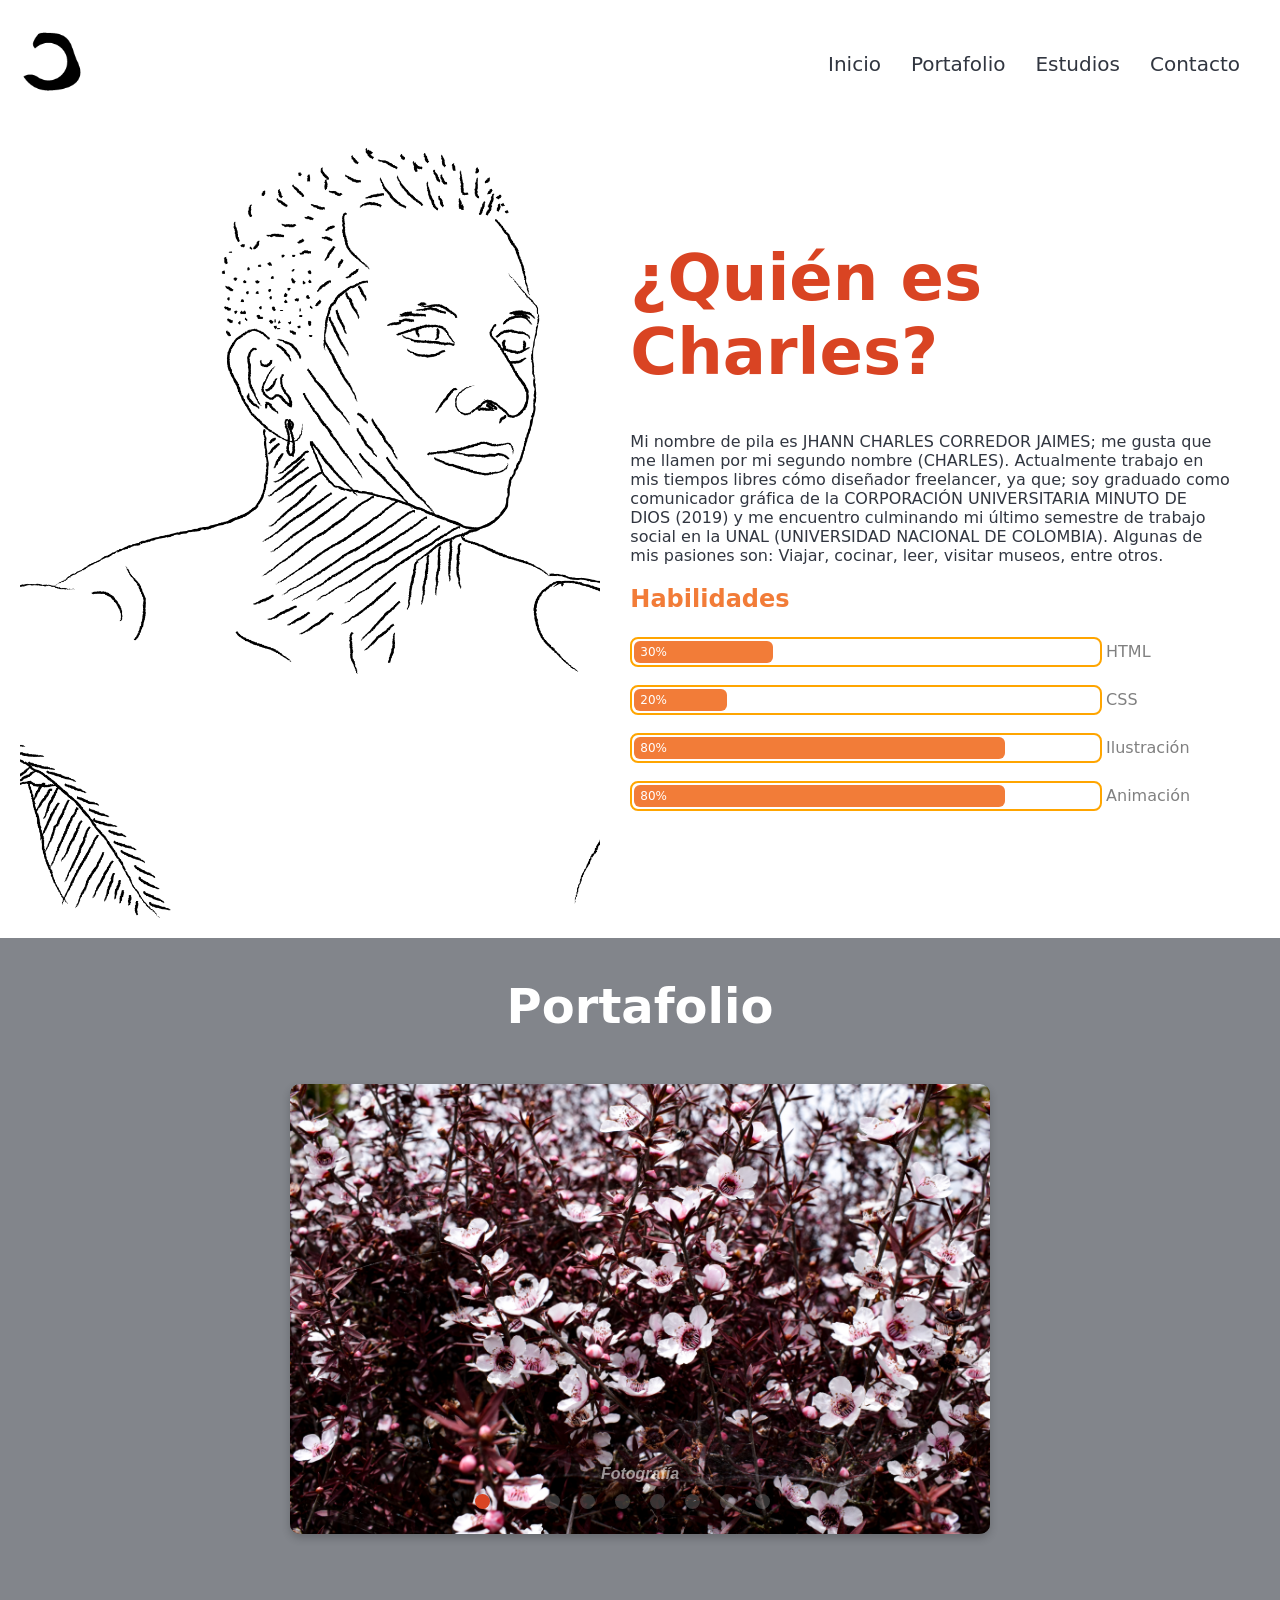
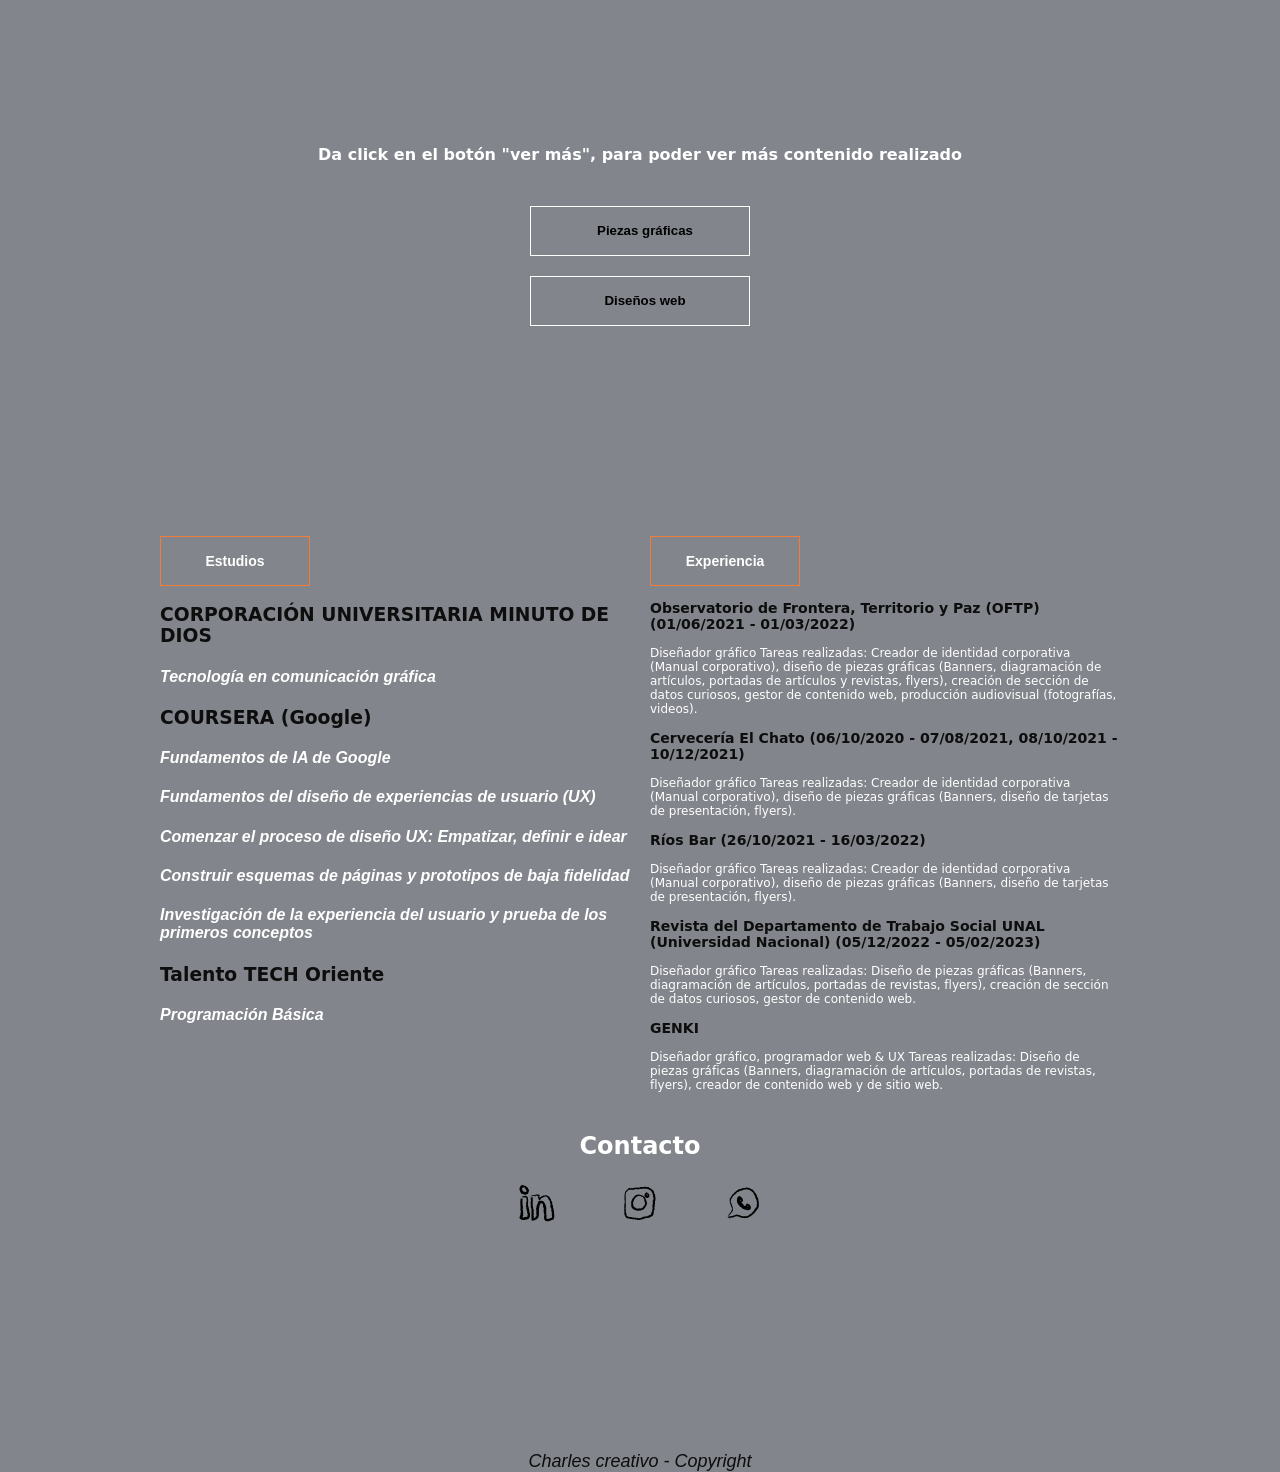
==== commit e7239d5c: "Update index.html" ====
--- a/index.html
+++ b/index.html
@@ -7,6 +7,7 @@
    <link rel="icon" type="image/png" href="Asset 1icon.png">
    <link rel="stylesheet" href="styles.css">
    <link rel="stylesheet" href="JavaScript.js">
+   <script src="script.js"></script>
 
 </head>
 
@@ -149,11 +150,12 @@
 </section>
 
    <section class="estudios" id="estudios">
+      
       <div class="estudios__es">
-      <button id="btnShow" class="btn btn-1" onclick="ShowHide()">
+         <button id="btnShow" class="btn btn-1" onclick="ShowHide()">
       <h2 class="form__title">Estudios</h2></button>
       <div class="container_1">
-      
+         
       <h3> CORPORACIÓN UNIVERSITARIA MINUTO DE DIOS </h3>
       <h4> Tecnología en comunicación gráfica</h4>
       <h3> COURSERA (Google) </h3>
@@ -165,7 +167,8 @@
       <h3>Talento TECH Oriente</h3>
       <h4>Programación Básica</h4>
    </div>
-      
+   </div>
+
    <div class="experiencia">
       <button id="btnShow" class="btn btn-1" onclick="ShowHide_2()">
       <h2 class="form__title"> Experiencia </h2></button>
@@ -189,6 +192,7 @@
 Diseñador gráfico, programador web & UX
 Tareas realizadas: Diseño de piezas gráficas (Banners, diagramación de artículos, portadas de revistas, flyers), creador de contenido web y de sitio web. 
 </h4>
+</div>
    </div>
    </section>
 
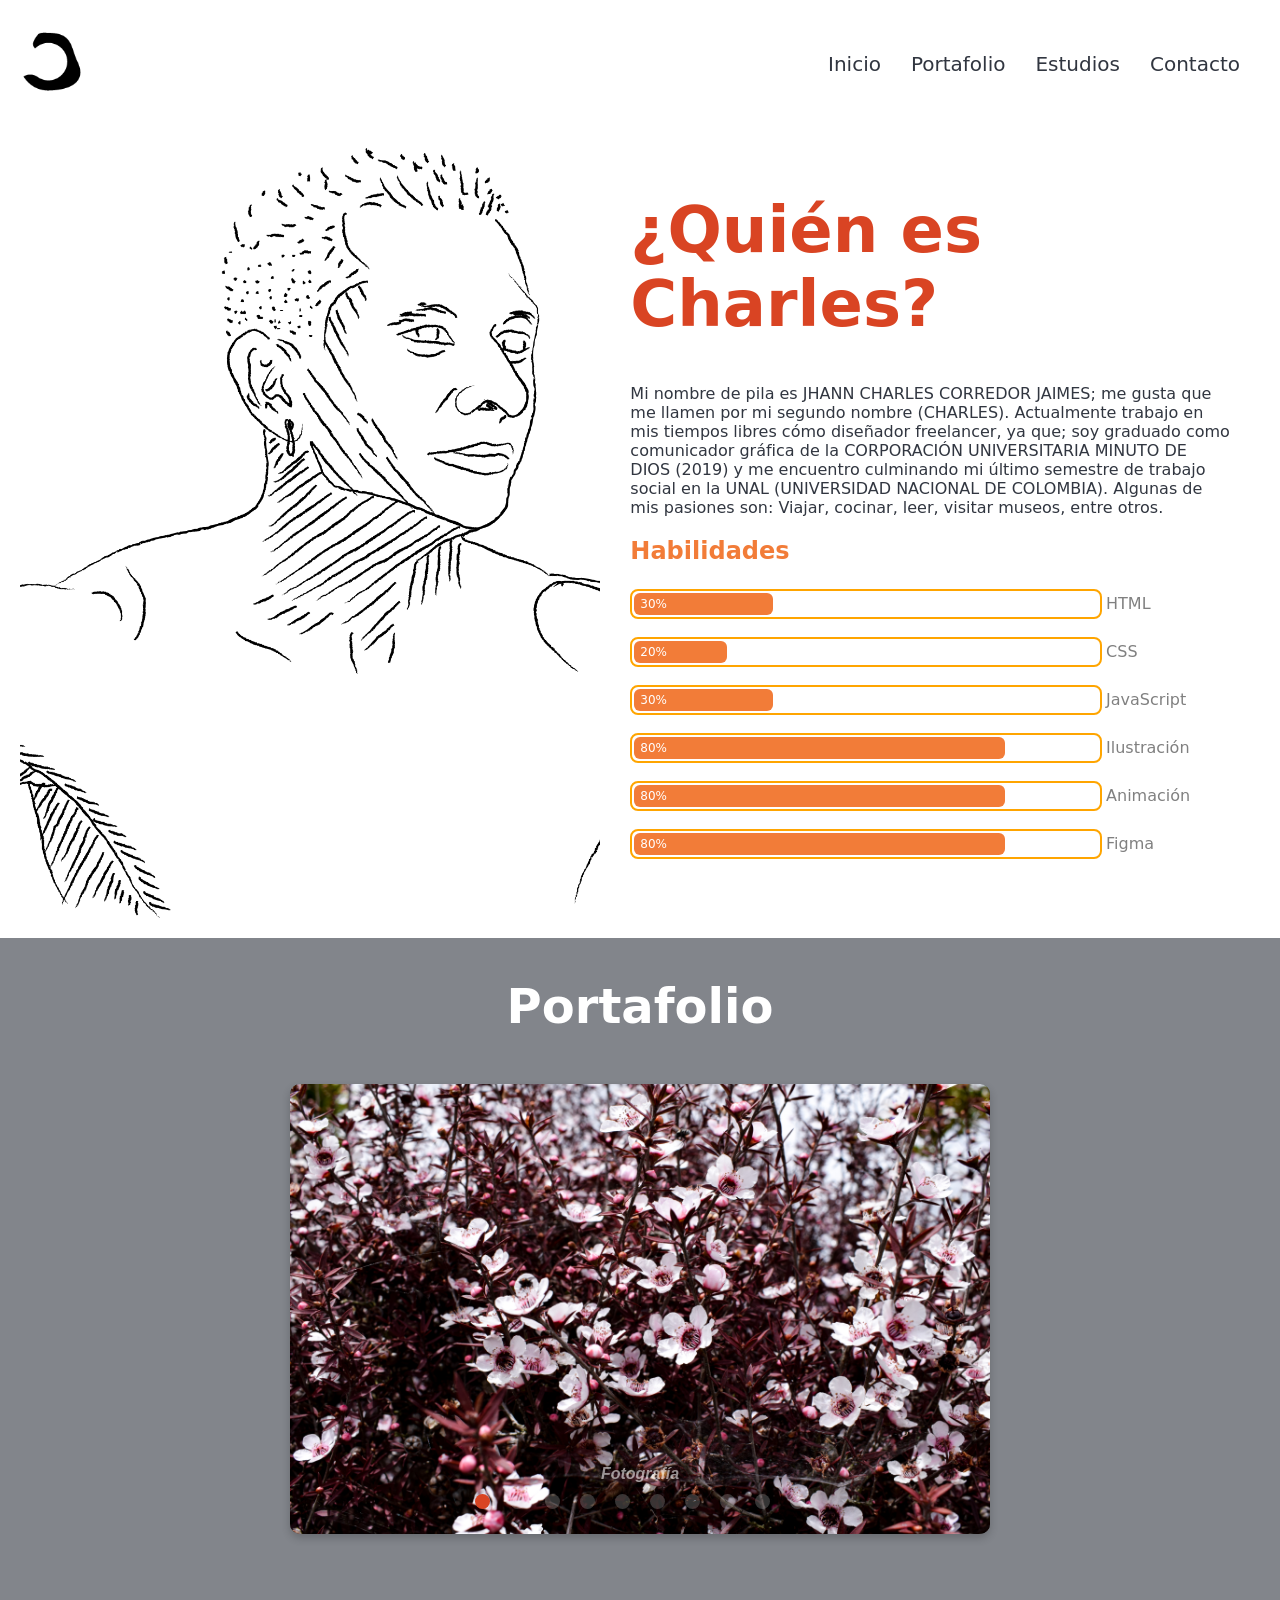
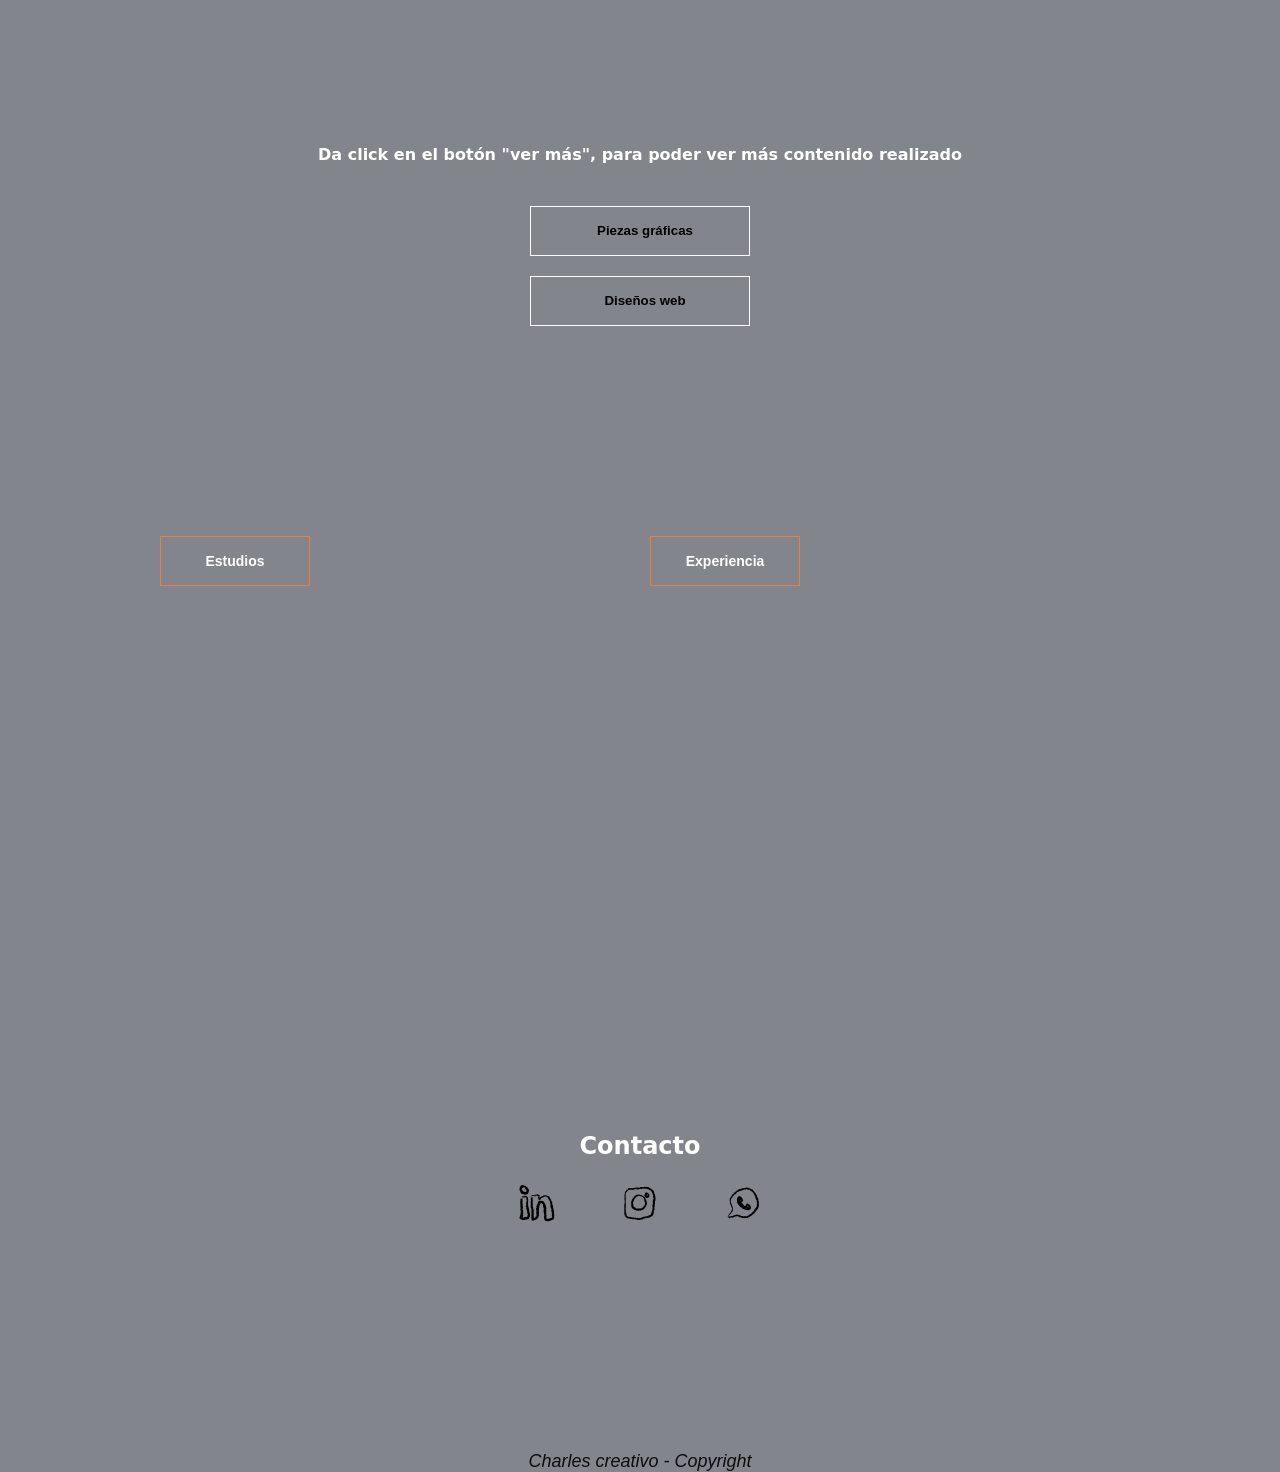
==== commit ca4ed1e7: "Update index.html" ====
--- a/index.html
+++ b/index.html
@@ -64,6 +64,13 @@
 
                      <li class="profile__skill"> 
                         <div class="loard-bar">
+                           <div class="loard-bar__bar bar--30">30%</div>
+                        </div>
+                        <span class="profile__skill-name">JavaScript</span>
+                     </li>
+
+                     <li class="profile__skill"> 
+                        <div class="loard-bar">
                            <div class="loard-bar__bar bar--80">80%</div>
                         </div>
                         <span class="profile__skill-name">Ilustración</span>
@@ -76,7 +83,12 @@
                         <span class="profile__skill-name">Animación</span>
                      </li>
 
-
+                     <li class="profile__skill"> 
+                        <div class="loard-bar">
+                           <div class="loard-bar__bar bar--80">80%</div>
+                        </div>
+                        <span class="profile__skill-name">Figma</span>
+                     </li>
                   </ul>
                </div>
             </div>
--- a/styles.css
+++ b/styles.css
@@ -690,3 +690,6 @@
 font-size: 14px;
 font-family: Arial, Helvetica, sans-serif;
 }
+.container_1, .container_2 {
+    visibility: hidden; /* Oculta los contenedores al inicio */
+}
